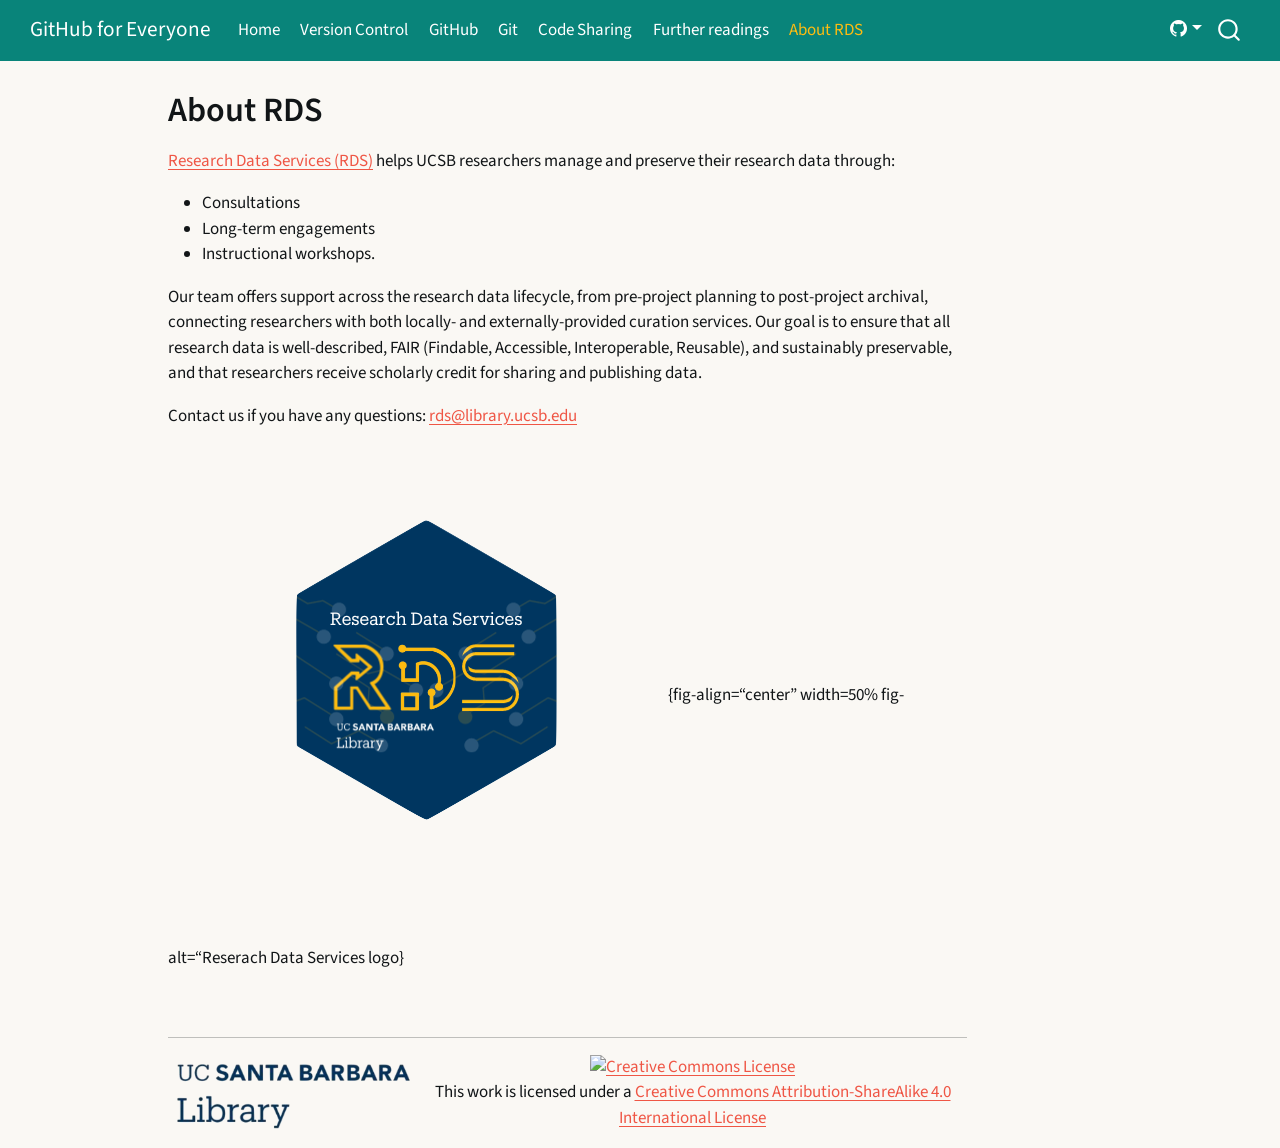
==== about.html @ 8d77c16f "Built site for gh-pages" ====
<!DOCTYPE html>
<html xmlns="http://www.w3.org/1999/xhtml" lang="en" xml:lang="en"><head>

<meta charset="utf-8">
<meta name="generator" content="quarto-1.9.37">

<meta name="viewport" content="width=device-width, initial-scale=1.0, user-scalable=yes">


<title>About RDS – GitHub for Everyone</title>
<style>
/* Default styles provided by pandoc.
** See https://pandoc.org/MANUAL.html#variables-for-html for config info.
*/
code{white-space: pre-wrap;}
span.smallcaps{font-variant: small-caps;}
div.columns{display: flex; gap: min(4vw, 1.5em);}
div.column{flex: auto; overflow-x: auto;}
div.hanging-indent{margin-left: 1.5em; text-indent: -1.5em;}
ul.task-list{list-style: none;}
ul.task-list li input[type="checkbox"] {
  width: 0.8em;
  margin: 0 0.8em 0.2em -1em; /* quarto-specific, see https://github.com/quarto-dev/quarto-cli/issues/4556 */ 
  vertical-align: middle;
}
</style>


<script src="site_libs/quarto-nav/quarto-nav.js"></script>
<script src="site_libs/quarto-nav/headroom.min.js"></script>
<script src="site_libs/clipboard/clipboard.min.js"></script>
<script src="site_libs/quarto-search/autocomplete.umd.js"></script>
<script src="site_libs/quarto-search/fuse.min.js"></script>
<script src="site_libs/quarto-search/quarto-search.js"></script>
<meta name="quarto:offset" content="./">
<script src="site_libs/quarto-html/quarto.js" type="module"></script>
<script src="site_libs/quarto-html/tabsets/tabsets.js" type="module"></script>
<script src="site_libs/quarto-html/popper.min.js"></script>
<script src="site_libs/quarto-html/tippy.umd.min.js"></script>
<script src="site_libs/quarto-html/anchor.min.js"></script>
<link href="site_libs/quarto-html/tippy.css" rel="stylesheet">
<link href="site_libs/quarto-html/quarto-syntax-highlighting-7f8f88aac4f3542376d5c11b86a4c14d.css" rel="stylesheet" id="quarto-text-highlighting-styles">
<script src="site_libs/bootstrap/bootstrap.min.js"></script>
<link href="site_libs/bootstrap/bootstrap-icons.css" rel="stylesheet">
<link href="site_libs/bootstrap/bootstrap-a036e2a4f833fdb5845ec118177f864c.min.css" rel="stylesheet" append-hash="true" id="quarto-bootstrap" data-mode="light">
<script id="quarto-search-options" type="application/json">{
  "location": "navbar",
  "copy-button": false,
  "collapse-after": 3,
  "panel-placement": "end",
  "type": "overlay",
  "limit": 50,
  "keyboard-shortcut": [
    "f",
    "/",
    "s"
  ],
  "language": {
    "search-no-results-text": "No results",
    "search-matching-documents-text": "matching documents",
    "search-copy-link-title": "Copy link to search",
    "search-hide-matches-text": "Hide additional matches",
    "search-more-match-text": "more match in this document",
    "search-more-matches-text": "more matches in this document",
    "search-clear-button-title": "Clear",
    "search-text-placeholder": "",
    "search-detached-cancel-button-title": "Cancel",
    "search-submit-button-title": "Submit",
    "search-label": "Search"
  }
}</script>


</head>

<body class="nav-fixed quarto-light">

<div id="quarto-search-results"></div>
  <header id="quarto-header" class="headroom fixed-top">
    <nav class="navbar navbar-expand-lg " data-bs-theme="dark">
      <div class="navbar-container container-fluid">
      <div class="navbar-brand-container mx-auto">
    <a class="navbar-brand" href="./index.html">
    <span class="navbar-title">GitHub for Everyone</span>
    </a>
  </div>
            <div id="quarto-search" class="" title="Search"></div>
          <button class="navbar-toggler" type="button" data-bs-toggle="collapse" data-bs-target="#navbarCollapse" aria-controls="navbarCollapse" role="menu" aria-expanded="false" aria-label="Toggle navigation" onclick="if (window.quartoToggleHeadroom) { window.quartoToggleHeadroom(); }">
  <span class="navbar-toggler-icon"></span>
</button>
          <div class="collapse navbar-collapse" id="navbarCollapse">
            <ul class="navbar-nav navbar-nav-scroll me-auto">
  <li class="nav-item">
    <a class="nav-link" href="./index.html"> 
<span class="menu-text">Home</span></a>
  </li>  
  <li class="nav-item">
    <a class="nav-link" href="./version_control.html"> 
<span class="menu-text">Version Control</span></a>
  </li>  
  <li class="nav-item">
    <a class="nav-link" href="./handson_github_website.html"> 
<span class="menu-text">GitHub</span></a>
  </li>  
  <li class="nav-item">
    <a class="nav-link" href="./git_basics.html"> 
<span class="menu-text">Git</span></a>
  </li>  
  <li class="nav-item">
    <a class="nav-link" href="./github_collab.html"> 
<span class="menu-text">Code Sharing</span></a>
  </li>  
  <li class="nav-item">
    <a class="nav-link" href="./git_further_readings.html"> 
<span class="menu-text">Further readings</span></a>
  </li>  
  <li class="nav-item">
    <a class="nav-link active" href="./about.html" aria-current="page"> 
<span class="menu-text">About RDS</span></a>
  </li>  
</ul>
          </div> <!-- /navcollapse -->
            <div class="quarto-navbar-tools">
    <div class="dropdown">
      <a href="" title="" id="quarto-navigation-tool-dropdown-0" class="quarto-navigation-tool dropdown-toggle px-1" data-bs-toggle="dropdown" aria-expanded="false" role="link" aria-label=""><i class="bi bi-github"></i></a>
      <ul class="dropdown-menu" aria-labelledby="quarto-navigation-tool-dropdown-0">
          <li>
            <a class="dropdown-item quarto-navbar-tools-item" href="https://github.com/UCSB-Library-Research-Data-Services/github-4everyone">
            Website Code
            </a>
          </li>
          <li>
            <a class="dropdown-item quarto-navbar-tools-item" href="https://github.com/UCSB-Library-Research-Data-Services/github-4everyone/issues">
            Report an issue
            </a>
          </li>
      </ul>
    </div>
</div>
      </div> <!-- /container-fluid -->
    </nav>
</header>
<!-- content -->
<div id="quarto-content" class="quarto-container page-columns page-rows-contents page-layout-article page-navbar">
<!-- sidebar -->
<!-- margin-sidebar -->
    <div id="quarto-margin-sidebar" class="sidebar margin-sidebar zindex-bottom">
        
    </div>
<!-- main -->
<main class="content" id="quarto-document-content">

<header id="title-block-header" class="quarto-title-block default">
<div class="quarto-title">
<h1 class="title">About RDS</h1>
</div>



<div class="quarto-title-meta">

    
  
    
  </div>
  


</header>


<p><a href="https://www.library.ucsb.edu/research-data-services">Research Data Services (RDS)</a> helps UCSB researchers manage and preserve their research data through:</p>
<ul>
<li>Consultations</li>
<li>Long-term engagements</li>
<li>Instructional workshops.</li>
</ul>
<p>Our team offers support across the research data lifecycle, from pre-project planning to post-project archival, connecting researchers with both locally- and externally-provided curation services. Our goal is to ensure that all research data is well-described, FAIR (Findable, Accessible, Interoperable, Reusable), and sustainably preservable, and that researchers receive scholarly credit for sharing and publishing data.</p>
<p>Contact us if you have any questions: <a href="mailto:rds@library.ucsb.edu" class="email">rds@library.ucsb.edu</a></p>
<p><img src="img/rds_hex.png" class="img-fluid">{fig-align=“center” width=50% fig-alt=“Reserach Data Services logo}</p>



</main> <!-- /main -->
<div>
  <p></p><hr><p></p>
  <p><a href="https://www.library.ucsb.edu/research-data-services"><img alt="UCSB library logo" src="img/UCSB_library_logo.png" width="250px" align="left"></a> </p>
  <p align="center"><a rel="license" href="http://creativecommons.org/licenses/by-sa/4.0/"><img alt="Creative Commons License" style="border-width:0" src="https://i.creativecommons.org/l/by-sa/4.0/88x31.png"></a><br>This work is licensed under a <a rel="license" href="http://creativecommons.org/licenses/by-sa/4.0/">Creative Commons Attribution-ShareAlike 4.0 International License</a> </p>
</div>

<script id="quarto-html-after-body" type="application/javascript">
  window.document.addEventListener("DOMContentLoaded", function (event) {
    const icon = "";
    const anchorJS = new window.AnchorJS();
    anchorJS.options = {
      placement: 'right',
      icon: icon
    };
    anchorJS.add('.anchored');
    const isCodeAnnotation = (el) => {
      for (const clz of el.classList) {
        if (clz.startsWith('code-annotation-')) {                     
          return true;
        }
      }
      return false;
    }
    const onCopySuccess = function(e) {
      // button target
      const button = e.trigger;
      // don't keep focus
      button.blur();
      // flash "checked"
      button.classList.add('code-copy-button-checked');
      var currentTitle = button.getAttribute("title");
      button.setAttribute("title", "Copied!");
      let tooltip;
      if (window.bootstrap) {
        button.setAttribute("data-bs-toggle", "tooltip");
        button.setAttribute("data-bs-placement", "left");
        button.setAttribute("data-bs-title", "Copied!");
        tooltip = new bootstrap.Tooltip(button, 
          { trigger: "manual", 
            customClass: "code-copy-button-tooltip",
            offset: [0, -8]});
        tooltip.show();    
      }
      setTimeout(function() {
        if (tooltip) {
          tooltip.hide();
          button.removeAttribute("data-bs-title");
          button.removeAttribute("data-bs-toggle");
          button.removeAttribute("data-bs-placement");
        }
        button.setAttribute("title", currentTitle);
        button.classList.remove('code-copy-button-checked');
      }, 1000);
      // clear code selection
      e.clearSelection();
    }
    const getTextToCopy = function(trigger) {
      const outerScaffold = trigger.parentElement.cloneNode(true);
      const codeEl = outerScaffold.querySelector('code');
      for (const childEl of codeEl.children) {
        if (isCodeAnnotation(childEl)) {
          childEl.remove();
        }
      }
      return codeEl.innerText;
    }
    const clipboard = new window.ClipboardJS('.code-copy-button:not([data-in-quarto-modal])', {
      text: getTextToCopy
    });
    clipboard.on('success', onCopySuccess);
    if (window.document.getElementById('quarto-embedded-source-code-modal')) {
      const clipboardModal = new window.ClipboardJS('.code-copy-button[data-in-quarto-modal]', {
        text: getTextToCopy,
        container: window.document.getElementById('quarto-embedded-source-code-modal')
      });
      clipboardModal.on('success', onCopySuccess);
    }
      var localhostRegex = new RegExp(/^(?:http|https):\/\/localhost\:?[0-9]*\//);
      var mailtoRegex = new RegExp(/^mailto:/);
        var filterRegex = new RegExp("https:\/\/UCSB-Library-Research-Data-Services\.github\.io\/git-github-ws\/");
      var isInternal = (href) => {
          return filterRegex.test(href) || localhostRegex.test(href) || mailtoRegex.test(href);
      }
      // Inspect non-navigation links and adorn them if external
     var links = window.document.querySelectorAll('a[href]:not(.nav-link):not(.navbar-brand):not(.toc-action):not(.sidebar-link):not(.sidebar-item-toggle):not(.pagination-link):not(.no-external):not([aria-hidden]):not(.dropdown-item):not(.quarto-navigation-tool):not(.about-link)');
      for (var i=0; i<links.length; i++) {
        const link = links[i];
        if (!isInternal(link.href)) {
          // undo the damage that might have been done by quarto-nav.js in the case of
          // links that we want to consider external
          if (link.dataset.originalHref !== undefined) {
            link.href = link.dataset.originalHref;
          }
        }
      }
    function tippyHover(el, contentFn, onTriggerFn, onUntriggerFn) {
      const config = {
        allowHTML: true,
        maxWidth: 500,
        delay: 100,
        arrow: false,
        appendTo: function(el) {
            return el.parentElement;
        },
        interactive: true,
        interactiveBorder: 10,
        theme: 'quarto',
        placement: 'bottom-start',
      };
      if (contentFn) {
        config.content = contentFn;
      }
      if (onTriggerFn) {
        config.onTrigger = onTriggerFn;
      }
      if (onUntriggerFn) {
        config.onUntrigger = onUntriggerFn;
      }
      window.tippy(el, config); 
    }
    const noterefs = window.document.querySelectorAll('a[role="doc-noteref"]');
    for (var i=0; i<noterefs.length; i++) {
      const ref = noterefs[i];
      tippyHover(ref, function() {
        // use id or data attribute instead here
        let href = ref.getAttribute('data-footnote-href') || ref.getAttribute('href');
        try { href = new URL(href).hash; } catch {}
        const id = href.replace(/^#\/?/, "");
        const note = window.document.getElementById(id);
        if (note) {
          return note.innerHTML;
        } else {
          return "";
        }
      });
    }
    const xrefs = window.document.querySelectorAll('a.quarto-xref');
    const processXRef = (id, note) => {
      // Strip column container classes
      const stripColumnClz = (el) => {
        el.classList.remove("page-full", "page-columns");
        if (el.children) {
          for (const child of el.children) {
            stripColumnClz(child);
          }
        }
      }
      stripColumnClz(note)
      if (id === null || id.startsWith('sec-')) {
        // Special case sections, only their first couple elements
        const container = document.createElement("div");
        if (note.children && note.children.length > 2) {
          container.appendChild(note.children[0].cloneNode(true));
          for (let i = 1; i < note.children.length; i++) {
            const child = note.children[i];
            if (child.tagName === "P" && child.innerText === "") {
              continue;
            } else {
              container.appendChild(child.cloneNode(true));
              break;
            }
          }
          if (window.Quarto?.typesetMath) {
            window.Quarto.typesetMath(container);
          }
          return container.innerHTML
        } else {
          if (window.Quarto?.typesetMath) {
            window.Quarto.typesetMath(note);
          }
          return note.innerHTML;
        }
      } else {
        // Remove any anchor links if they are present
        const anchorLink = note.querySelector('a.anchorjs-link');
        if (anchorLink) {
          anchorLink.remove();
        }
        if (window.Quarto?.typesetMath) {
          window.Quarto.typesetMath(note);
        }
        if (note.classList.contains("callout")) {
          return note.outerHTML;
        } else {
          return note.innerHTML;
        }
      }
    }
    for (var i=0; i<xrefs.length; i++) {
      const xref = xrefs[i];
      tippyHover(xref, undefined, function(instance) {
        instance.disable();
        let url = xref.getAttribute('href');
        let hash = undefined; 
        if (url.startsWith('#')) {
          hash = url;
        } else {
          try { hash = new URL(url).hash; } catch {}
        }
        if (hash) {
          const id = hash.replace(/^#\/?/, "");
          const note = window.document.getElementById(id);
          if (note !== null) {
            try {
              const html = processXRef(id, note.cloneNode(true));
              instance.setContent(html);
            } finally {
              instance.enable();
              instance.show();
            }
          } else {
            // See if we can fetch this
            fetch(url.split('#')[0])
            .then(res => res.text())
            .then(html => {
              const parser = new DOMParser();
              const htmlDoc = parser.parseFromString(html, "text/html");
              const note = htmlDoc.getElementById(id);
              if (note !== null) {
                const html = processXRef(id, note);
                instance.setContent(html);
              } 
            }).finally(() => {
              instance.enable();
              instance.show();
            });
          }
        } else {
          // See if we can fetch a full url (with no hash to target)
          // This is a special case and we should probably do some content thinning / targeting
          fetch(url)
          .then(res => res.text())
          .then(html => {
            const parser = new DOMParser();
            const htmlDoc = parser.parseFromString(html, "text/html");
            const note = htmlDoc.querySelector('main.content');
            if (note !== null) {
              // This should only happen for chapter cross references
              // (since there is no id in the URL)
              // remove the first header
              if (note.children.length > 0 && note.children[0].tagName === "HEADER") {
                note.children[0].remove();
              }
              const html = processXRef(null, note);
              instance.setContent(html);
            } 
          }).finally(() => {
            instance.enable();
            instance.show();
          });
        }
      }, function(instance) {
      });
    }
        let selectedAnnoteEl;
        const selectorForAnnotation = ( cell, annotation) => {
          let cellAttr = 'data-code-cell="' + cell + '"';
          let lineAttr = 'data-code-annotation="' +  annotation + '"';
          const selector = 'span[' + cellAttr + '][' + lineAttr + ']';
          return selector;
        }
        const selectCodeLines = (annoteEl) => {
          const doc = window.document;
          const targetCell = annoteEl.getAttribute("data-target-cell");
          const targetAnnotation = annoteEl.getAttribute("data-target-annotation");
          const annoteSpan = window.document.querySelector(selectorForAnnotation(targetCell, targetAnnotation));
          const lines = annoteSpan.getAttribute("data-code-lines").split(",");
          const lineIds = lines.map((line) => {
            return targetCell + "-" + line;
          })
          let top = null;
          let height = null;
          let parent = null;
          if (lineIds.length > 0) {
              //compute the position of the single el (top and bottom and make a div)
              const el = window.document.getElementById(lineIds[0]);
              top = el.offsetTop;
              height = el.offsetHeight;
              parent = el.parentElement.parentElement;
            if (lineIds.length > 1) {
              const lastEl = window.document.getElementById(lineIds[lineIds.length - 1]);
              const bottom = lastEl.offsetTop + lastEl.offsetHeight;
              height = bottom - top;
            }
            if (top !== null && height !== null && parent !== null) {
              // cook up a div (if necessary) and position it 
              let div = window.document.getElementById("code-annotation-line-highlight");
              if (div === null) {
                div = window.document.createElement("div");
                div.setAttribute("id", "code-annotation-line-highlight");
                div.style.position = 'absolute';
                parent.appendChild(div);
              }
              div.style.top = top - 2 + "px";
              div.style.height = height + 4 + "px";
              div.style.left = 0;
              let gutterDiv = window.document.getElementById("code-annotation-line-highlight-gutter");
              if (gutterDiv === null) {
                gutterDiv = window.document.createElement("div");
                gutterDiv.setAttribute("id", "code-annotation-line-highlight-gutter");
                gutterDiv.style.position = 'absolute';
                const codeCell = window.document.getElementById(targetCell);
                const gutter = codeCell.querySelector('.code-annotation-gutter');
                gutter.appendChild(gutterDiv);
              }
              gutterDiv.style.top = top - 2 + "px";
              gutterDiv.style.height = height + 4 + "px";
            }
            selectedAnnoteEl = annoteEl;
          }
        };
        const unselectCodeLines = () => {
          const elementsIds = ["code-annotation-line-highlight", "code-annotation-line-highlight-gutter"];
          elementsIds.forEach((elId) => {
            const div = window.document.getElementById(elId);
            if (div) {
              div.remove();
            }
          });
          selectedAnnoteEl = undefined;
        };
          // Handle positioning of the toggle
      window.addEventListener(
        "resize",
        throttle(() => {
          elRect = undefined;
          if (selectedAnnoteEl) {
            selectCodeLines(selectedAnnoteEl);
          }
        }, 10)
      );
      function throttle(fn, ms) {
      let throttle = false;
      let timer;
        return (...args) => {
          if(!throttle) { // first call gets through
              fn.apply(this, args);
              throttle = true;
          } else { // all the others get throttled
              if(timer) clearTimeout(timer); // cancel #2
              timer = setTimeout(() => {
                fn.apply(this, args);
                timer = throttle = false;
              }, ms);
          }
        };
      }
        // Attach click handler to the DT
        const annoteDls = window.document.querySelectorAll('dt[data-target-cell]');
        for (const annoteDlNode of annoteDls) {
          annoteDlNode.addEventListener('click', (event) => {
            const clickedEl = event.target;
            if (clickedEl !== selectedAnnoteEl) {
              unselectCodeLines();
              const activeEl = window.document.querySelector('dt[data-target-cell].code-annotation-active');
              if (activeEl) {
                activeEl.classList.remove('code-annotation-active');
              }
              selectCodeLines(clickedEl);
              clickedEl.classList.add('code-annotation-active');
            } else {
              // Unselect the line
              unselectCodeLines();
              clickedEl.classList.remove('code-annotation-active');
            }
          });
        }
    const findCites = (el) => {
      const parentEl = el.parentElement;
      if (parentEl) {
        const cites = parentEl.dataset.cites;
        if (cites) {
          return {
            el,
            cites: cites.split(' ')
          };
        } else {
          return findCites(el.parentElement)
        }
      } else {
        return undefined;
      }
    };
    var bibliorefs = window.document.querySelectorAll('a[role="doc-biblioref"]');
    for (var i=0; i<bibliorefs.length; i++) {
      const ref = bibliorefs[i];
      const citeInfo = findCites(ref);
      if (citeInfo) {
        tippyHover(citeInfo.el, function() {
          var popup = window.document.createElement('div');
          citeInfo.cites.forEach(function(cite) {
            var citeDiv = window.document.createElement('div');
            citeDiv.classList.add('hanging-indent');
            citeDiv.classList.add('csl-entry');
            var biblioDiv = window.document.getElementById('ref-' + cite);
            if (biblioDiv) {
              citeDiv.innerHTML = biblioDiv.innerHTML;
            }
            popup.appendChild(citeDiv);
          });
          return popup.innerHTML;
        });
      }
    }
  });
  </script>
</div> <!-- /content -->




</body></html>
---- site_libs/quarto-html/tippy.css ----
.tippy-box[data-animation=fade][data-state=hidden]{opacity:0}[data-tippy-root]{max-width:calc(100vw - 10px)}.tippy-box{position:relative;background-color:#333;color:#fff;border-radius:4px;font-size:14px;line-height:1.4;white-space:normal;outline:0;transition-property:transform,visibility,opacity}.tippy-box[data-placement^=top]>.tippy-arrow{bottom:0}.tippy-box[data-placement^=top]>.tippy-arrow:before{bottom:-7px;left:0;border-width:8px 8px 0;border-top-color:initial;transform-origin:center top}.tippy-box[data-placement^=bottom]>.tippy-arrow{top:0}.tippy-box[data-placement^=bottom]>.tippy-arrow:before{top:-7px;left:0;border-width:0 8px 8px;border-bottom-color:initial;transform-origin:center bottom}.tippy-box[data-placement^=left]>.tippy-arrow{right:0}.tippy-box[data-placement^=left]>.tippy-arrow:before{border-width:8px 0 8px 8px;border-left-color:initial;right:-7px;transform-origin:center left}.tippy-box[data-placement^=right]>.tippy-arrow{left:0}.tippy-box[data-placement^=right]>.tippy-arrow:before{left:-7px;border-width:8px 8px 8px 0;border-right-color:initial;transform-origin:center right}.tippy-box[data-inertia][data-state=visible]{transition-timing-function:cubic-bezier(.54,1.5,.38,1.11)}.tippy-arrow{width:16px;height:16px;color:#333}.tippy-arrow:before{content:"";position:absolute;border-color:transparent;border-style:solid}.tippy-content{position:relative;padding:5px 9px;z-index:1}
---- site_libs/quarto-html/quarto-syntax-highlighting-7f8f88aac4f3542376d5c11b86a4c14d.css ----
/* quarto syntax highlight colors */
:root {
  --quarto-hl-ot-color: #003B4F;
  --quarto-hl-at-color: #657422;
  --quarto-hl-ss-color: #20794D;
  --quarto-hl-an-color: #5E5E5E;
  --quarto-hl-fu-color: #4758AB;
  --quarto-hl-st-color: #20794D;
  --quarto-hl-cf-color: #003B4F;
  --quarto-hl-op-color: #5E5E5E;
  --quarto-hl-er-color: #AD0000;
  --quarto-hl-bn-color: #AD0000;
  --quarto-hl-al-color: #AD0000;
  --quarto-hl-va-color: #111111;
  --quarto-hl-bu-color: inherit;
  --quarto-hl-ex-color: inherit;
  --quarto-hl-pp-color: #AD0000;
  --quarto-hl-in-color: #5E5E5E;
  --quarto-hl-vs-color: #20794D;
  --quarto-hl-wa-color: #5E5E5E;
  --quarto-hl-do-color: #5E5E5E;
  --quarto-hl-im-color: #00769E;
  --quarto-hl-ch-color: #20794D;
  --quarto-hl-dt-color: #AD0000;
  --quarto-hl-fl-color: #AD0000;
  --quarto-hl-co-color: #5E5E5E;
  --quarto-hl-cv-color: #5E5E5E;
  --quarto-hl-cn-color: #8f5902;
  --quarto-hl-sc-color: #5E5E5E;
  --quarto-hl-dv-color: #AD0000;
  --quarto-hl-kw-color: #003B4F;
}

/* other quarto variables */
:root {
  --quarto-font-monospace: SFMono-Regular, Menlo, Monaco, Consolas, "Liberation Mono", "Courier New", monospace;
}

/* syntax highlight based on Pandoc's rules */
pre > code.sourceCode > span {
  color: #003B4F;
}

code.sourceCode > span {
  color: #003B4F;
}

div.sourceCode,
div.sourceCode pre.sourceCode {
  color: #003B4F;
}

/* Normal */
code span {
  color: #003B4F;
}

/* Alert */
code span.al {
  color: #AD0000;
  font-style: inherit;
}

/* Annotation */
code span.an {
  color: #5E5E5E;
  font-style: inherit;
}

/* Attribute */
code span.at {
  color: #657422;
  font-style: inherit;
}

/* BaseN */
code span.bn {
  color: #AD0000;
  font-style: inherit;
}

/* BuiltIn */
code span.bu {
  font-style: inherit;
}

/* ControlFlow */
code span.cf {
  color: #003B4F;
  font-weight: bold;
  font-style: inherit;
}

/* Char */
code span.ch {
  color: #20794D;
  font-style: inherit;
}

/* Constant */
code span.cn {
  color: #8f5902;
  font-style: inherit;
}

/* Comment */
code span.co {
  color: #5E5E5E;
  font-style: inherit;
}

/* CommentVar */
code span.cv {
  color: #5E5E5E;
  font-style: italic;
}

/* Documentation */
code span.do {
  color: #5E5E5E;
  font-style: italic;
}

/* DataType */
code span.dt {
  color: #AD0000;
  font-style: inherit;
}

/* DecVal */
code span.dv {
  color: #AD0000;
  font-style: inherit;
}

/* Error */
code span.er {
  color: #AD0000;
  font-style: inherit;
}

/* Extension */
code span.ex {
  font-style: inherit;
}

/* Float */
code span.fl {
  color: #AD0000;
  font-style: inherit;
}

/* Function */
code span.fu {
  color: #4758AB;
  font-style: inherit;
}

/* Import */
code span.im {
  color: #00769E;
  font-style: inherit;
}

/* Information */
code span.in {
  color: #5E5E5E;
  font-style: inherit;
}

/* Keyword */
code span.kw {
  color: #003B4F;
  font-weight: bold;
  font-style: inherit;
}

/* Operator */
code span.op {
  color: #5E5E5E;
  font-style: inherit;
}

/* Other */
code span.ot {
  color: #003B4F;
  font-style: inherit;
}

/* Preprocessor */
code span.pp {
  color: #AD0000;
  font-style: inherit;
}

/* SpecialChar */
code span.sc {
  color: #5E5E5E;
  font-style: inherit;
}

/* SpecialString */
code span.ss {
  color: #20794D;
  font-style: inherit;
}

/* String */
code span.st {
  color: #20794D;
  font-style: inherit;
}

/* Variable */
code span.va {
  color: #111111;
  font-style: inherit;
}

/* VerbatimString */
code span.vs {
  color: #20794D;
  font-style: inherit;
}

/* Warning */
code span.wa {
  color: #5E5E5E;
  font-style: italic;
}

.prevent-inlining {
  content: "</";
}

/*# sourceMappingURL=789ad8cd35626ba772517505b42a116e.css.map */
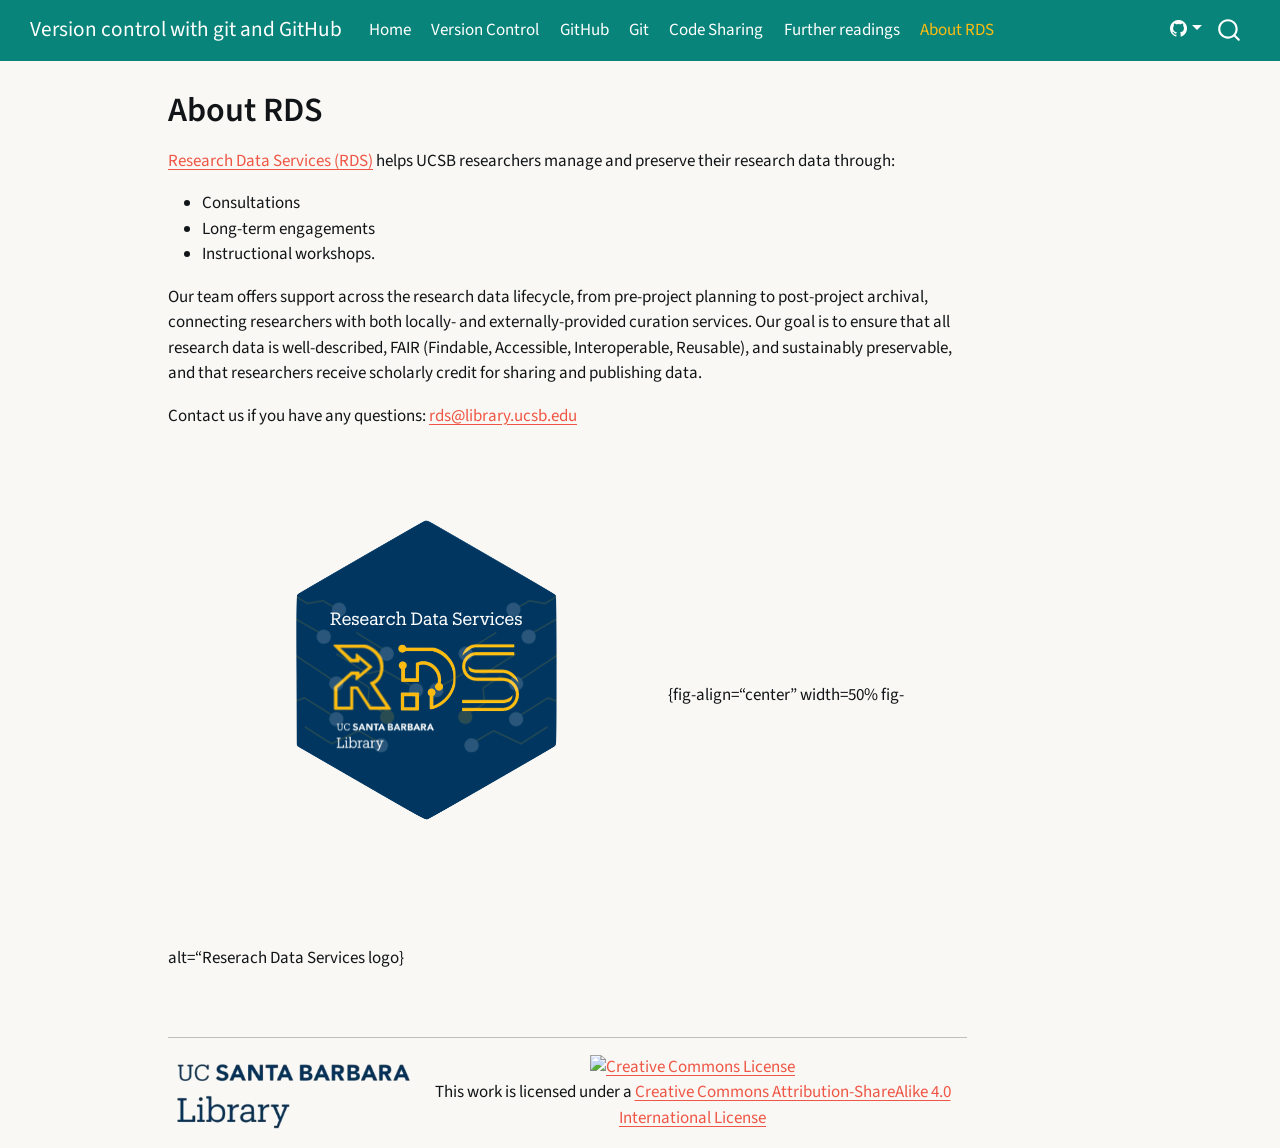
==== commit 731404f3: "Built site for gh-pages" ====
--- a/about.html
+++ b/about.html
@@ -7,7 +7,7 @@
 <meta name="viewport" content="width=device-width, initial-scale=1.0, user-scalable=yes">
 
 
-<title>About RDS – GitHub for Everyone</title>
+<title>About RDS – Version control with git and GitHub</title>
 <style>
 /* Default styles provided by pandoc.
 ** See https://pandoc.org/MANUAL.html#variables-for-html for config info.
@@ -81,7 +81,7 @@
       <div class="navbar-container container-fluid">
       <div class="navbar-brand-container mx-auto">
     <a class="navbar-brand" href="./index.html">
-    <span class="navbar-title">GitHub for Everyone</span>
+    <span class="navbar-title">Version control with git and GitHub</span>
     </a>
   </div>
             <div id="quarto-search" class="" title="Search"></div>
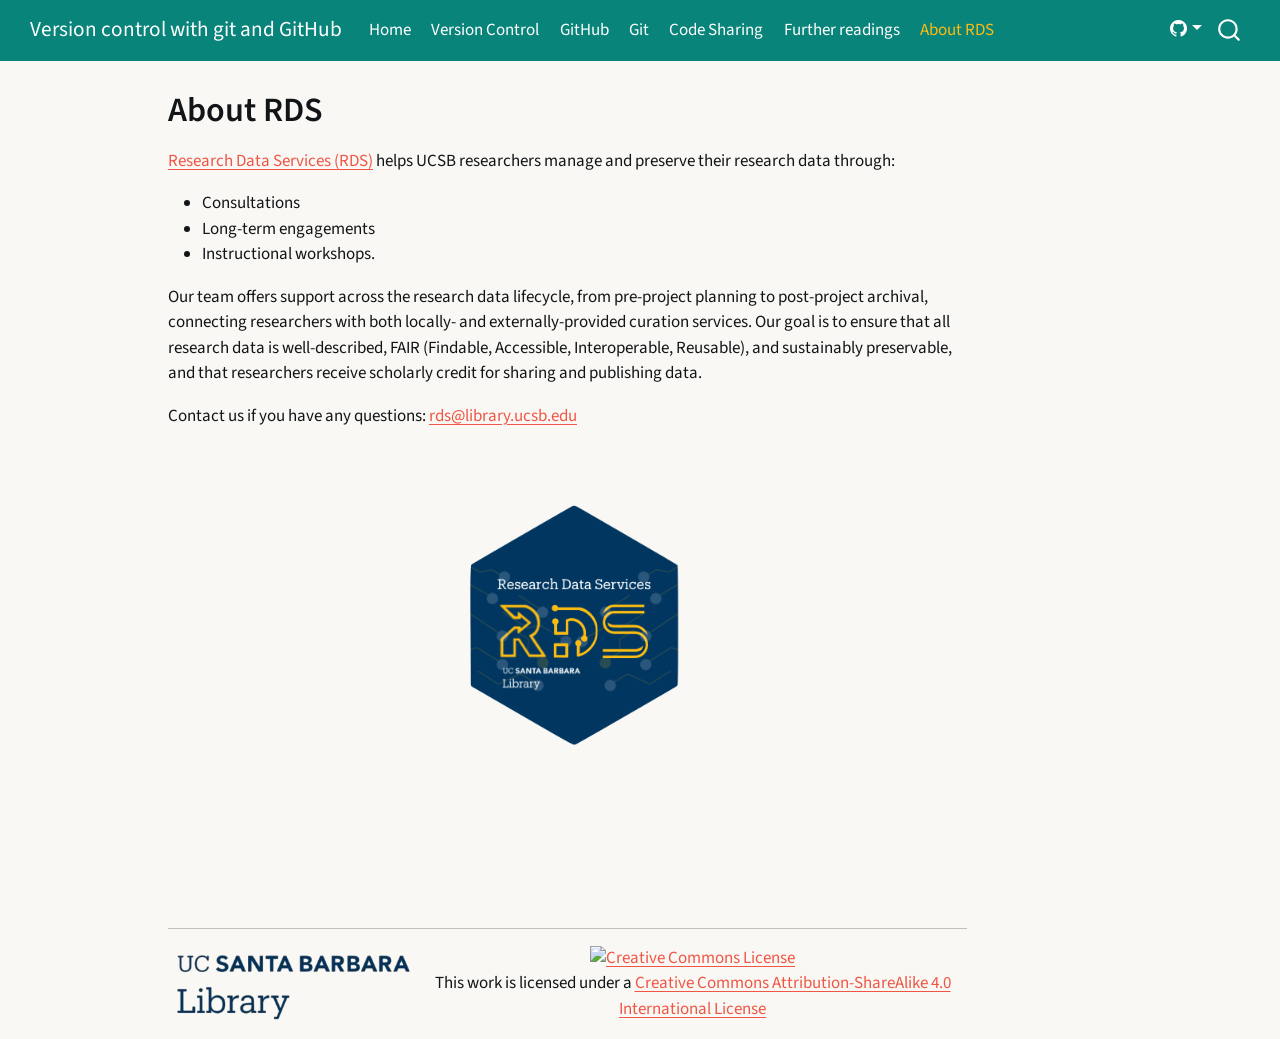
==== commit b070a89a: "Built site for gh-pages" ====
--- a/about.html
+++ b/about.html
@@ -177,7 +177,11 @@
 </ul>
 <p>Our team offers support across the research data lifecycle, from pre-project planning to post-project archival, connecting researchers with both locally- and externally-provided curation services. Our goal is to ensure that all research data is well-described, FAIR (Findable, Accessible, Interoperable, Reusable), and sustainably preservable, and that researchers receive scholarly credit for sharing and publishing data.</p>
 <p>Contact us if you have any questions: <a href="mailto:rds@library.ucsb.edu" class="email">rds@library.ucsb.edu</a></p>
-<p><img src="img/rds_hex.png" class="img-fluid">{fig-align=“center” width=50% fig-alt=“Reserach Data Services logo}</p>
+<div class="quarto-figure quarto-figure-center">
+<figure class="figure">
+<p><img src="img/rds_hex.png" class="img-fluid quarto-figure quarto-figure-center figure-img" style="width:50.0%" alt="Reserach Data Services logo"></p>
+</figure>
+</div>
 
 
 
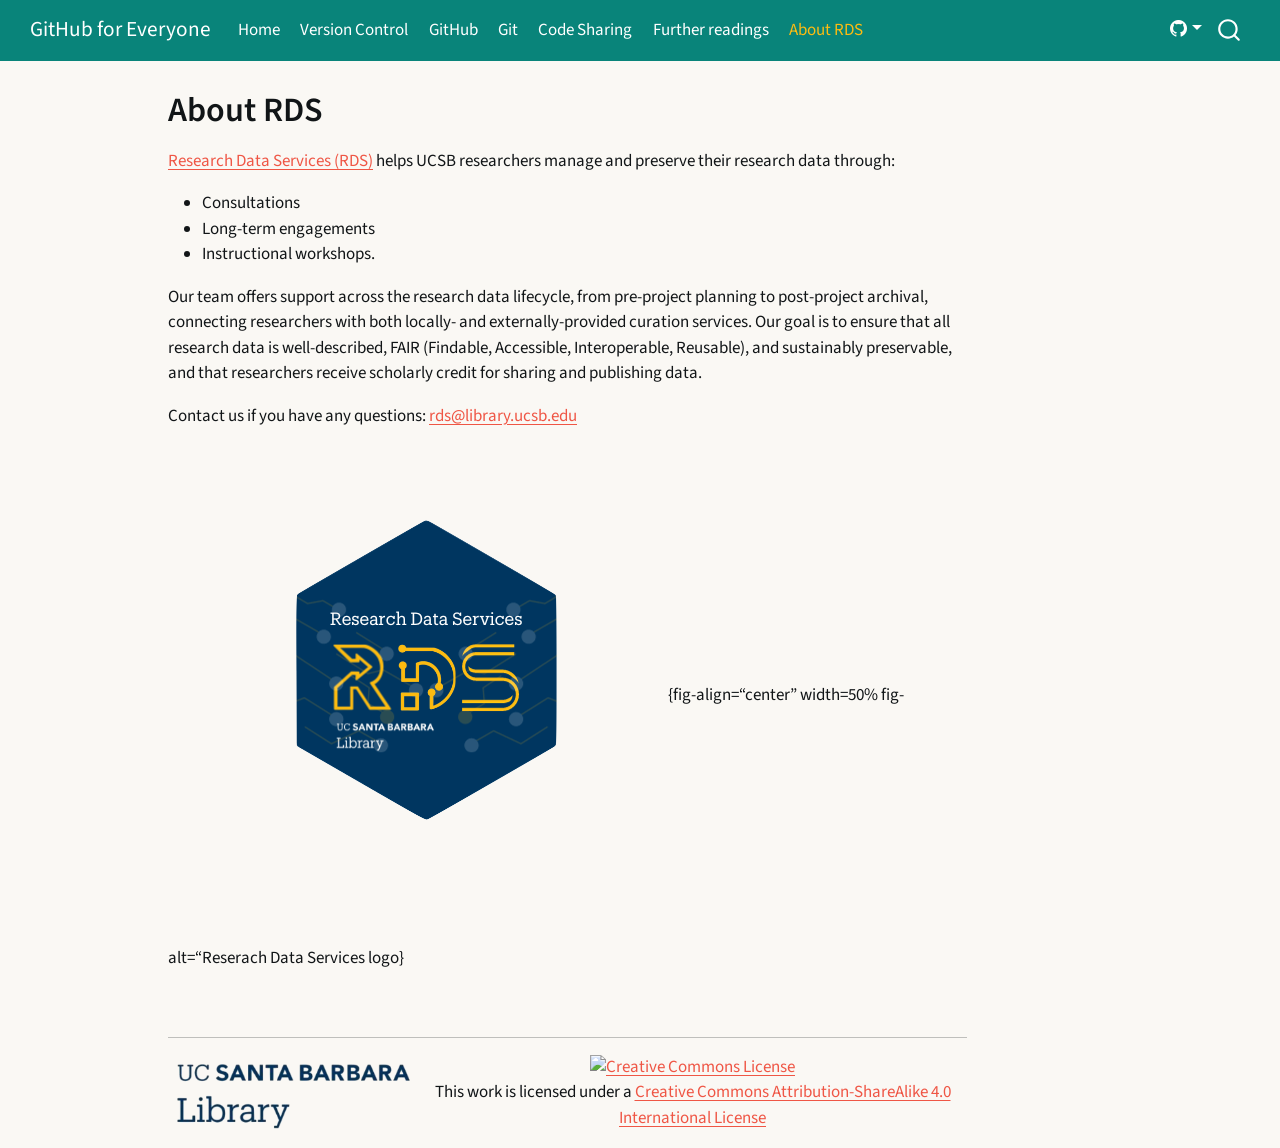
==== commit 8712e205: "Built site for gh-pages" ====
--- a/about.html
+++ b/about.html
@@ -7,7 +7,7 @@
 <meta name="viewport" content="width=device-width, initial-scale=1.0, user-scalable=yes">
 
 
-<title>About RDS – Version control with git and GitHub</title>
+<title>About RDS – GitHub for Everyone</title>
 <style>
 /* Default styles provided by pandoc.
 ** See https://pandoc.org/MANUAL.html#variables-for-html for config info.
@@ -81,7 +81,7 @@
       <div class="navbar-container container-fluid">
       <div class="navbar-brand-container mx-auto">
     <a class="navbar-brand" href="./index.html">
-    <span class="navbar-title">Version control with git and GitHub</span>
+    <span class="navbar-title">GitHub for Everyone</span>
     </a>
   </div>
             <div id="quarto-search" class="" title="Search"></div>
@@ -177,11 +177,7 @@
 </ul>
 <p>Our team offers support across the research data lifecycle, from pre-project planning to post-project archival, connecting researchers with both locally- and externally-provided curation services. Our goal is to ensure that all research data is well-described, FAIR (Findable, Accessible, Interoperable, Reusable), and sustainably preservable, and that researchers receive scholarly credit for sharing and publishing data.</p>
 <p>Contact us if you have any questions: <a href="mailto:rds@library.ucsb.edu" class="email">rds@library.ucsb.edu</a></p>
-<div class="quarto-figure quarto-figure-center">
-<figure class="figure">
-<p><img src="img/rds_hex.png" class="img-fluid quarto-figure quarto-figure-center figure-img" style="width:50.0%" alt="Reserach Data Services logo"></p>
-</figure>
-</div>
+<p><img src="img/rds_hex.png" class="img-fluid">{fig-align=“center” width=50% fig-alt=“Reserach Data Services logo}</p>
 
 
 
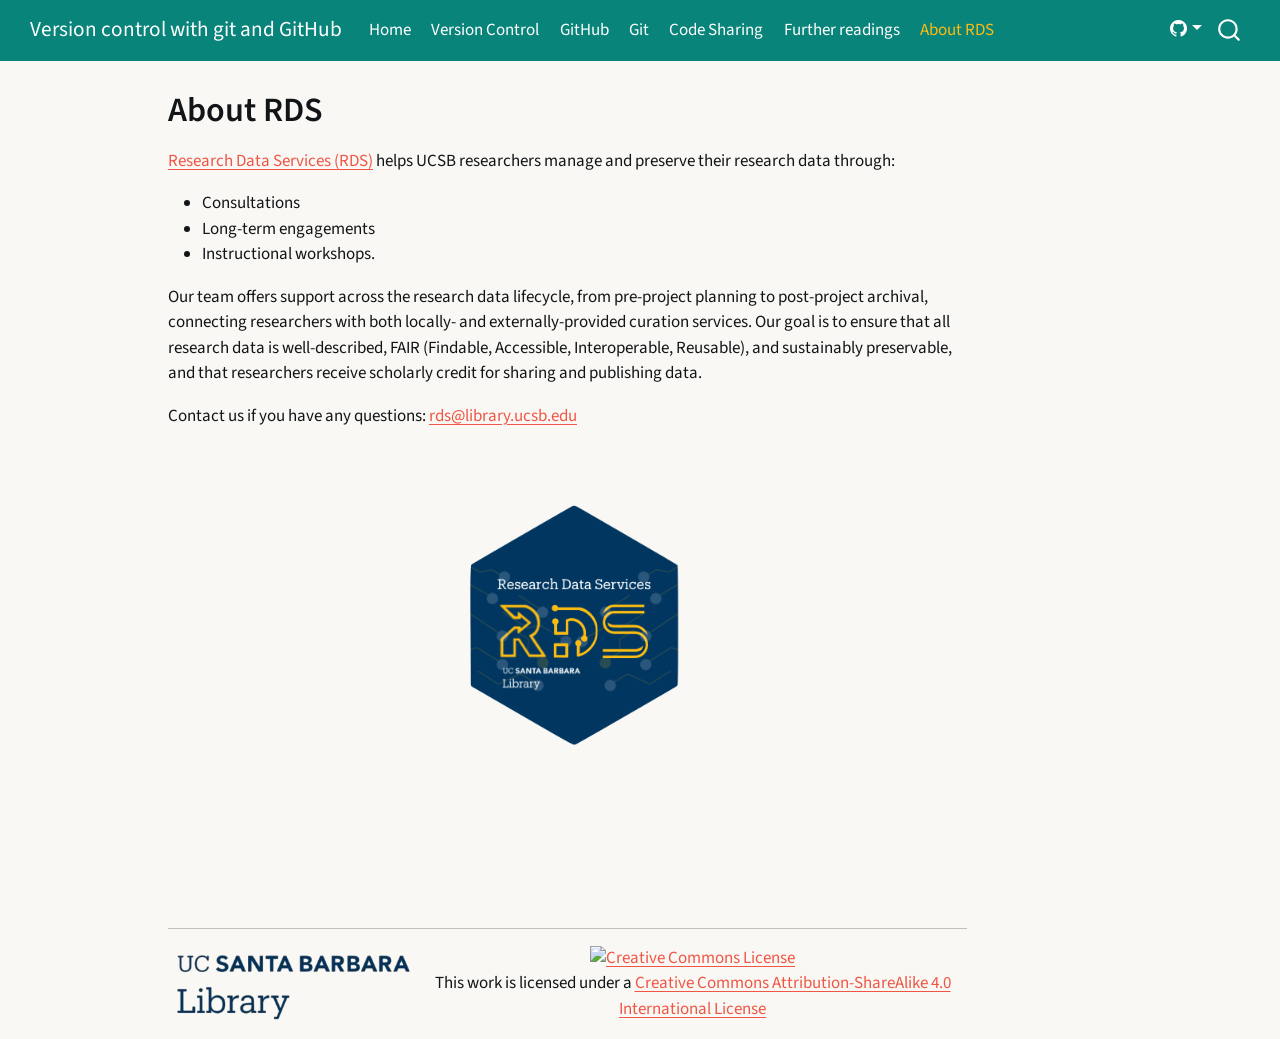
==== commit fd481ee9: "Built site for gh-pages" ====
--- a/about.html
+++ b/about.html
@@ -7,7 +7,7 @@
 <meta name="viewport" content="width=device-width, initial-scale=1.0, user-scalable=yes">
 
 
-<title>About RDS – GitHub for Everyone</title>
+<title>About RDS – Version control with git and GitHub</title>
 <style>
 /* Default styles provided by pandoc.
 ** See https://pandoc.org/MANUAL.html#variables-for-html for config info.
@@ -81,7 +81,7 @@
       <div class="navbar-container container-fluid">
       <div class="navbar-brand-container mx-auto">
     <a class="navbar-brand" href="./index.html">
-    <span class="navbar-title">GitHub for Everyone</span>
+    <span class="navbar-title">Version control with git and GitHub</span>
     </a>
   </div>
             <div id="quarto-search" class="" title="Search"></div>
@@ -177,7 +177,11 @@
 </ul>
 <p>Our team offers support across the research data lifecycle, from pre-project planning to post-project archival, connecting researchers with both locally- and externally-provided curation services. Our goal is to ensure that all research data is well-described, FAIR (Findable, Accessible, Interoperable, Reusable), and sustainably preservable, and that researchers receive scholarly credit for sharing and publishing data.</p>
 <p>Contact us if you have any questions: <a href="mailto:rds@library.ucsb.edu" class="email">rds@library.ucsb.edu</a></p>
-<p><img src="img/rds_hex.png" class="img-fluid">{fig-align=“center” width=50% fig-alt=“Reserach Data Services logo}</p>
+<div class="quarto-figure quarto-figure-center">
+<figure class="figure">
+<p><img src="img/rds_hex.png" class="img-fluid quarto-figure quarto-figure-center figure-img" style="width:50.0%" alt="Reserach Data Services logo"></p>
+</figure>
+</div>
 
 
 
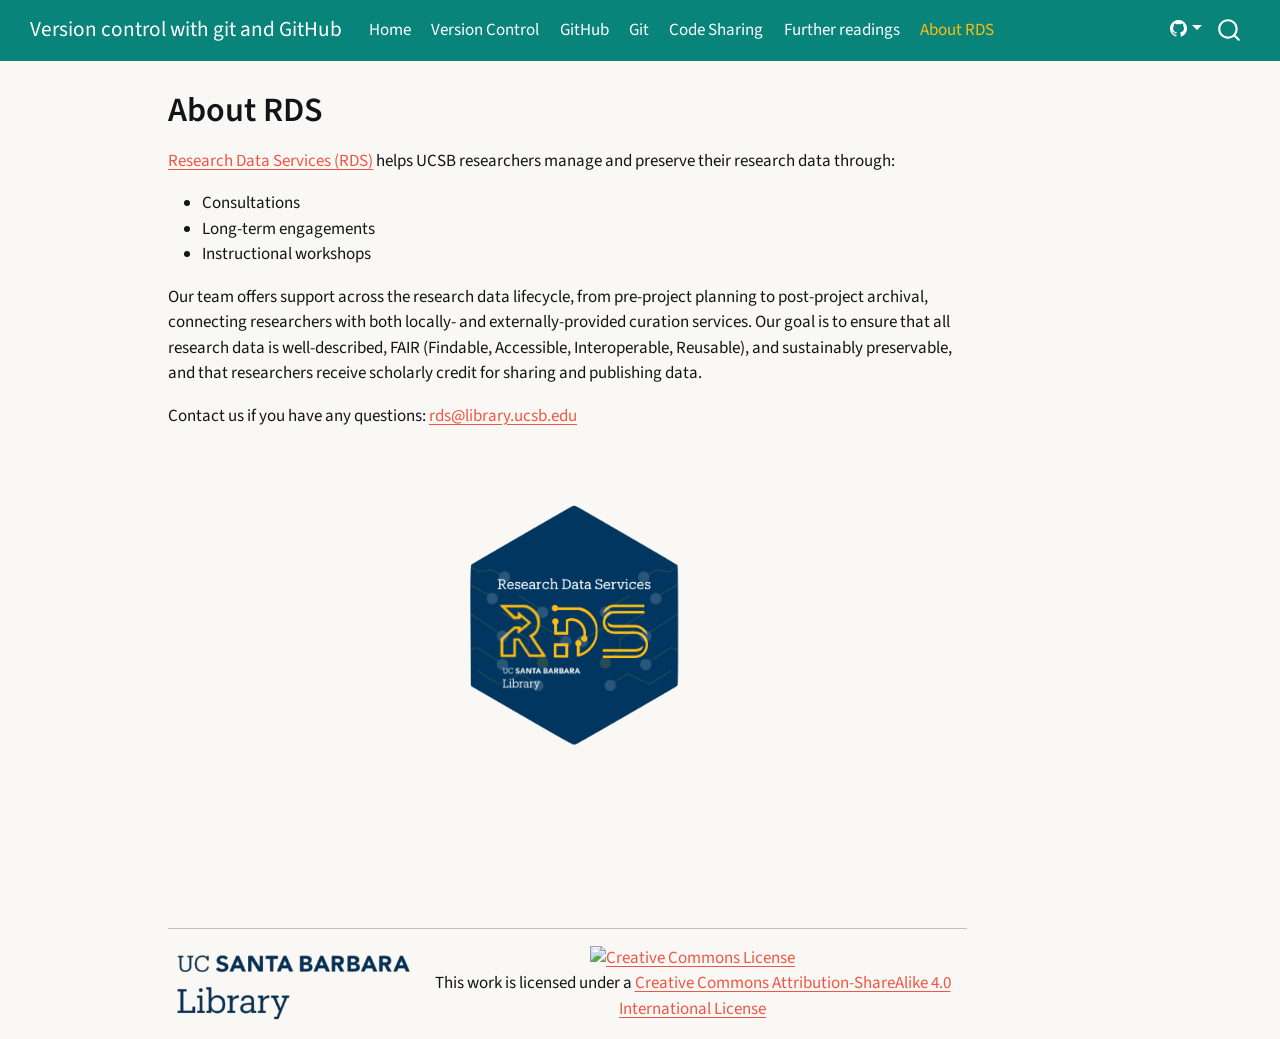
==== commit 6f0241ee: "Built site for gh-pages" ====
--- a/about.html
+++ b/about.html
@@ -173,7 +173,7 @@
 <ul>
 <li>Consultations</li>
 <li>Long-term engagements</li>
-<li>Instructional workshops.</li>
+<li>Instructional workshops</li>
 </ul>
 <p>Our team offers support across the research data lifecycle, from pre-project planning to post-project archival, connecting researchers with both locally- and externally-provided curation services. Our goal is to ensure that all research data is well-described, FAIR (Findable, Accessible, Interoperable, Reusable), and sustainably preservable, and that researchers receive scholarly credit for sharing and publishing data.</p>
 <p>Contact us if you have any questions: <a href="mailto:rds@library.ucsb.edu" class="email">rds@library.ucsb.edu</a></p>
